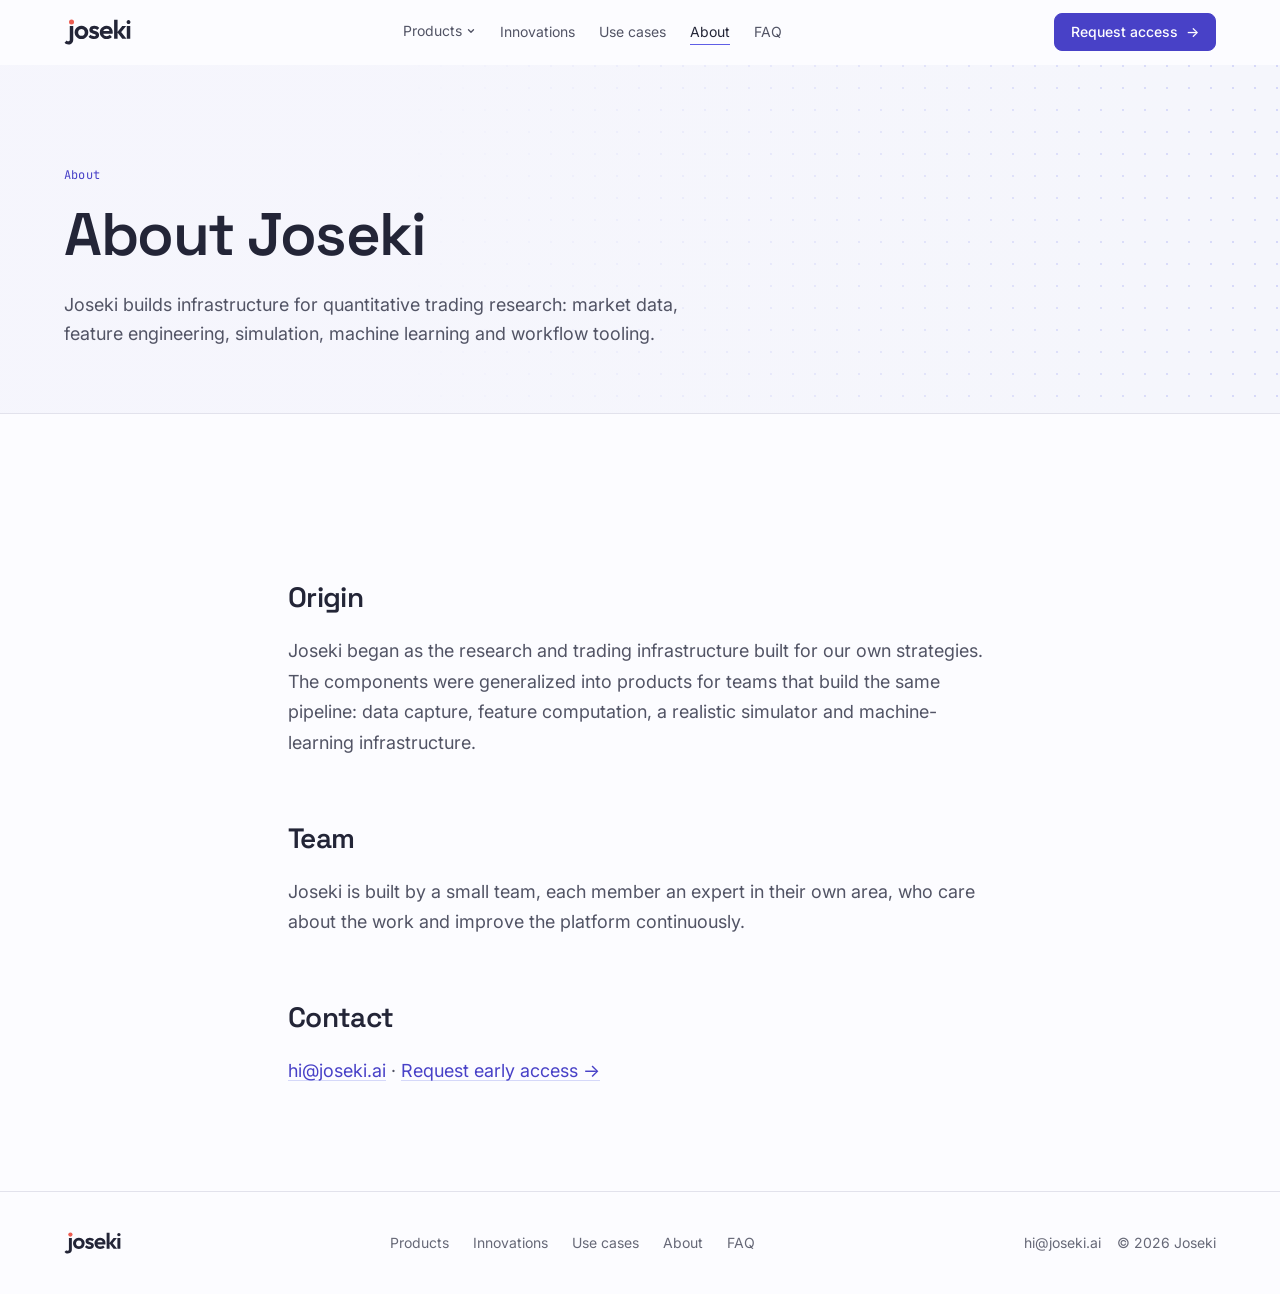
==== about/index.html @ 77b32caf "Multi-page site: products, innovations, use cases, about and the early-access form" ====
<!DOCTYPE html>
<!-- Joseki marketing owns this static page: what Joseki is and how it is built. Names no individual. -->
<html lang="en">
<head>
  <meta charset="UTF-8" />
  <meta name="viewport" content="width=device-width, initial-scale=1" />
  <meta name="robots" content="noarchive" />
  <title>About — Joseki</title>
  <meta name="description" content="Joseki builds infrastructure for quantitative trading research: market data, feature engineering, simulation, machine learning and workflow tooling, developed first for our own strategies." />
  <link rel="preconnect" href="https://fonts.googleapis.com" />
  <link rel="preconnect" href="https://fonts.gstatic.com" crossorigin />
  <link rel="stylesheet" href="https://fonts.googleapis.com/css2?family=Space+Grotesk:wght@500;600;700&family=Inter:wght@400;500;600&family=JetBrains+Mono:wght@400;500&display=swap" />
  <link rel="stylesheet" href="/css/styles.css" />
  <link rel="icon" href="/img/favicon-32.png?v=bb30afc0" sizes="32x32" type="image/png" />
  <link rel="icon" href="/img/favicon.svg?v=612ca15e" type="image/svg+xml" />
  <link rel="apple-touch-icon" href="/img/apple-touch-icon.png?v=7920d79d" />
</head>
<body>
  <header class="nav" id="nav" data-scrolled="false">
    <div class="wrap nav__row">
      <a class="brand" href="/" aria-label="Joseki home">
        <img class="brand__logo" src="/img/logo.svg?v=16c0c2ed" alt="Joseki" width="67" height="26" />
      </a>
      <nav aria-label="Primary">
        <ul class="nav__links" id="primaryLinks">
          <li class="nav__group" id="productsGroup">
            <button class="nav__menubtn" type="button" id="productsButton" aria-expanded="false" aria-controls="productsMenu">Products <svg class="nav__chev" viewBox="0 0 12 12" aria-hidden="true"><path d="M3 4.5l3 3 3-3"/></svg></button>
            <div class="nav__panel" id="productsMenu">
              <div class="nav__groups">
              <div class="nav__grp">
                <span class="nav__grphead">Data</span>
                <ul class="nav__sub">
                  <li><a href="/products/market-data/"><strong>Market Data</strong><span>Colocated capture, nanosecond timestamps, full history, integrated</span></a></li>
                </ul>
              </div>
              <div class="nav__grp nav__grp--engine">
                <span class="nav__grphead">Quant engine <span class="grptag">Innovations</span></span>
                <ul class="nav__sub">
                  <li><a href="/products/feature-engineering/"><strong>Feature Engineering</strong><span>Feature library, option analytics, learned features</span></a></li>
                  <li><a href="/products/simulation/"><strong>Simulation &amp; Backtesting</strong><span>Event-driven and order book simulation on CPU and GPU</span></a></li>
                  <li><a href="/products/machine-learning/"><strong>Machine Learning &amp; RL</strong><span>Managed training, search and RL environments</span></a></li>
                  <li><a href="/products/workflow/"><strong>Workflow</strong><span>Strategy pipelines as typed, versioned graphs</span></a></li>
                </ul>
              </div>
              </div>
              <a class="nav__all" href="/products/">All products <span class="arrow" aria-hidden="true">→</span></a>
            </div>
          </li>
          <li><a href="/innovations/">Innovations</a></li>
          <li><a href="/use-cases/">Use cases</a></li>
          <li><a href="/about/" aria-current="page">About</a></li>
          <li><a href="/#faq">FAQ</a></li>
        </ul>
      </nav>
      <div class="nav__cta">
        <a class="btn btn--sm" href="/access/">Request access <span class="arrow" aria-hidden="true">→</span></a>
        <button class="nav__toggle" type="button" aria-label="Open menu" aria-expanded="false" aria-controls="primaryLinks" id="navToggle">
          <svg width="20" height="20" viewBox="0 0 24 24" fill="none" aria-hidden="true"><path d="M3 6h18M3 12h18M3 18h18" stroke="currentColor" stroke-width="1.8" stroke-linecap="round"/></svg>
        </button>
      </div>
    </div>
  </header>

  <main id="top">
    <section class="page-head">
      <div class="wrap">
        <span class="eyebrow">About</span>
        <h1>About Joseki</h1>
        <p class="lede">Joseki builds infrastructure for quantitative trading research: market data, feature engineering, simulation, machine learning and workflow tooling.</p>
      </div>
    </section>

    <section class="section wrap">
      <article class="prose">
        <h2>Origin</h2>
        <p>Joseki began as the research and trading infrastructure built for our own strategies. The components were generalized into products for teams that build the same pipeline: data capture, feature computation, a realistic simulator and machine-learning infrastructure.</p>


        <h2>Team</h2>
        <p>Joseki is built by a small team, each member an expert in their own area, who care about the work and improve the platform continuously.</p>

        <h2>Contact</h2>
        <p><a href="mailto:hi@joseki.ai">hi@joseki.ai</a> · <a href="/access/">Request early access →</a></p>
      </article>
    </section>
  </main>

  <footer class="foot">
    <div class="wrap foot__row">
      <a class="brand brand--foot" href="/" aria-label="Joseki home">
        <img class="brand__logo" src="/img/logo.svg?v=16c0c2ed" alt="Joseki" width="57" height="22" />
      </a>
      <nav aria-label="Footer">
        <ul class="foot__links">
          <li><a href="/products/">Products</a></li>
          <li><a href="/innovations/">Innovations</a></li>
          <li><a href="/use-cases/">Use cases</a></li>
          <li><a href="/about/" aria-current="page">About</a></li>
          <li><a href="/#faq">FAQ</a></li>
        </ul>
      </nav>
      <div class="foot__meta">
        <a href="mailto:hi@joseki.ai">hi@joseki.ai</a>
        <span>© 2026 Joseki</span>
      </div>
    </div>
  </footer>

  <script src="/js/app.js" defer></script>
</body>
</html>
---- css/styles.css ----
/* Website-owned layout: shared tokens and viewport/menu state style the static
 * marketing page. No application styles or runtime data dependencies.
 * Hallmark · pre-emit critique: P5 H5 E5 S5 R4 V4
 * genre: modern-minimal · macrostructure: Bento Grid · theme: studied-DNA
 * studied: yes · DNA-source: url + screenshot · observed: airy lavender paper, indigo primary, coral second, centred heads, illustrated bento cards
 * paper oklch(99.1% 0.004 285) · accent oklch(56% 0.2 278) · display Space Grotesk + body Inter (preserved) · mono JetBrains Mono
 * enrichment: Tier-B hand-built SVG per card (generated, static) · nav: N1b · footer: Ft2
 * tone: confident-technical · audience: trading teams + reviewers · use: request early access
 */
@import url("tokens.css");

*, *::before, *::after { box-sizing: border-box; }
html { -webkit-text-size-adjust: 100%; overflow-x: clip; scroll-behavior: smooth; }
@media (prefers-reduced-motion: reduce) { html { scroll-behavior: auto; } }

body {
  margin: 0;
  overflow-x: clip;
  background: var(--color-paper);
  color: var(--color-ink);
  font-family: var(--font-body);
  font-size: var(--text-base);
  line-height: 1.6;
  -webkit-font-smoothing: antialiased;
  text-rendering: optimizeLegibility;
}

h1, h2, h3, h4 {
  font-family: var(--font-display);
  font-weight: 600;
  font-style: normal;
  letter-spacing: -0.025em;
  line-height: 1.08;
  text-wrap: balance;
  overflow-wrap: anywhere;
  min-width: 0;
  margin: 0;
}
h1 .hl, h2 .hl, h3 .hl { color: var(--color-accent); }

p { margin: 0; }
a { color: inherit; }
[id] { scroll-margin-top: 5rem; }

.wrap {
  width: 100%;
  max-width: 76rem;
  margin-inline: auto;
  padding-inline: clamp(1rem, 4vw, 2rem);
}

/* ---------- Nav · N1b canonical three-section ---------- */
.nav {
  position: sticky;
  top: 0;
  z-index: 50;
  background: var(--color-paper-blur);
  backdrop-filter: saturate(1.4) blur(10px);
  border-bottom: var(--rule-hair) solid transparent;
  transition: border-color var(--dur-mid) var(--ease-out);
}
.nav[data-scrolled="true"] { border-bottom-color: var(--color-rule); }
.nav__row {
  display: flex;
  align-items: center;
  justify-content: space-between;
  gap: var(--space-lg);
  min-height: 64px;
}
.brand { display: inline-flex; align-items: center; text-decoration: none; }
.brand__logo { display: block; height: 26px; width: auto; }
.brand--foot .brand__logo { height: 22px; }
.nav__links {
  display: flex;
  align-items: center;
  gap: var(--space-lg);
  list-style: none;
  margin: 0; padding: 0;
}
.nav__links a {
  font-size: var(--text-sm);
  white-space: nowrap;
  color: var(--color-ink-2);
  text-decoration: none;
  padding: var(--space-2xs) 0;
  border-bottom: 1.5px solid transparent;
  transition: color var(--dur-fast) var(--ease-out), border-color var(--dur-fast) var(--ease-out);
}
.nav__links a:hover { color: var(--color-ink); border-bottom-color: var(--color-accent); }
.nav__links a:focus-visible { outline: 2px solid var(--color-focus); outline-offset: 3px; border-radius: 2px; }
.nav__cta { display: flex; align-items: center; gap: var(--space-sm); }

/* ---------- Products menu · disclosure panel under the nav ---------- */
.nav__group { position: relative; }
.nav__menubtn {
  display: inline-flex; align-items: center; gap: 0.35em;
  padding: var(--space-2xs) 0;
  font: inherit; font-size: var(--text-sm); white-space: nowrap;
  color: var(--color-ink-2); background: none; border: 0;
  border-bottom: 1.5px solid transparent;
  cursor: pointer;
  transition: color var(--dur-fast) var(--ease-out), border-color var(--dur-fast) var(--ease-out);
}
.nav__menubtn:hover, .nav[data-products-open="true"] .nav__menubtn { color: var(--color-ink); }
.nav__menubtn[aria-current="true"] { color: var(--color-ink); border-bottom-color: var(--color-accent); }
.nav__menubtn:focus-visible { outline: 2px solid var(--color-focus); outline-offset: 3px; border-radius: 2px; }
.nav__chev { width: 10px; height: 10px; fill: none; stroke: currentColor; stroke-width: 1.6; stroke-linecap: round; stroke-linejoin: round; transition: transform var(--dur-fast) var(--ease-out); }
.nav[data-products-open="true"] .nav__chev { transform: rotate(180deg); }
.nav__panel {
  display: none;
  position: absolute; top: calc(100% + 14px); left: -1.25rem; z-index: 60;
  width: min(44rem, calc(100vw - 2rem));
  padding: var(--space-sm);
  background: var(--color-surface);
  border: var(--rule-hair) solid var(--color-rule);
  border-radius: var(--radius-lg);
  box-shadow: var(--shadow-lift);
}
/* A bridge over the gap, so the pointer can travel from the button to the panel. */
.nav__panel::before { content: ""; position: absolute; left: 0; right: 0; top: -16px; height: 16px; }
.nav[data-products-open="true"] .nav__panel { display: block; }
@media (hover: hover) and (pointer: fine) and (min-width: 54.0625rem) {
  .nav__group:hover .nav__panel { display: block; }
  .nav__group:hover .nav__menubtn { color: var(--color-ink); }
}
.nav__groups { display: grid; grid-template-columns: minmax(0, 0.85fr) minmax(0, 1.75fr); gap: var(--space-xs); }
.nav__grp { padding: var(--space-xs); border-radius: var(--radius-md); background: var(--color-paper-2); }
.nav__grp--engine { background: var(--color-accent-ghost); }
.nav__grphead { display: block; padding: var(--space-xs) var(--space-md) var(--space-2xs); font-family: var(--font-mono); font-size: var(--text-2xs); letter-spacing: 0.1em; text-transform: uppercase; color: var(--color-ink-3); }
.nav__grp--engine .nav__grphead { color: var(--color-accent-2); }
.nav__sub { list-style: none; margin: 0; padding: 0; display: grid; grid-template-columns: minmax(0, 1fr); gap: 2px; }
.nav__grp--engine .nav__sub { grid-template-columns: repeat(2, minmax(0, 1fr)); }
.nav__links .nav__sub a {
  display: grid; gap: 2px; align-content: start;
  padding: var(--space-sm) var(--space-md);
  white-space: normal; border-bottom: 0; border-radius: var(--radius-md);
}
.nav__links .nav__sub a:hover, .nav__links .nav__sub a[aria-current="page"] { background: var(--color-surface); box-shadow: var(--shadow-soft); }
.nav__sub strong { font-family: var(--font-display); font-size: var(--text-sm); font-weight: 600; color: var(--color-ink); white-space: nowrap; }
.nav__sub span { font-size: var(--text-xs); line-height: 1.45; color: var(--color-ink-3); }
.nav__links .nav__all {
  display: flex; align-items: center; gap: var(--space-xs);
  margin-top: var(--space-2xs); padding: var(--space-sm) var(--space-md);
  border-top: var(--rule-hair) solid var(--color-rule); border-bottom: 0;
  color: var(--color-accent-2); font-weight: 500;
}
.nav__toggle { display: none; }

/* ---------- Buttons · 8 states ---------- */
.btn {
  --_bg: var(--color-accent-2);
  --_fg: var(--color-surface);
  display: inline-flex;
  align-items: center;
  justify-content: center;
  gap: var(--space-xs);
  min-height: 44px;
  padding: 0 var(--space-lg);
  font-family: var(--font-body);
  font-size: var(--text-sm);
  font-weight: 500;
  white-space: nowrap;
  text-decoration: none;
  color: var(--_fg);
  background: var(--_bg);
  border: 1.5px solid var(--_bg);
  border-radius: var(--radius-md);
  cursor: pointer;
  transition: transform var(--dur-fast) var(--ease-out), background-color var(--dur-fast) var(--ease-out), border-color var(--dur-fast) var(--ease-out), opacity var(--dur-fast) var(--ease-out);
}
.btn:hover, .btn.is-hover { background: var(--color-ink); border-color: var(--color-ink); }
.btn:focus-visible, .btn.is-focus { outline: 2px solid var(--color-focus); outline-offset: 2px; }
.btn:active, .btn.is-active { transform: translateY(1px); }
.btn[disabled], .btn.is-disabled { opacity: 0.5; cursor: not-allowed; }
.btn[data-state="loading"] { color: transparent; position: relative; pointer-events: none; }
.btn[data-state="loading"]::after {
  content: ""; position: absolute; width: 16px; height: 16px;
  border: 2px solid var(--color-surface); border-top-color: transparent; border-radius: 50%;
  animation: spin 0.7s linear infinite;
}
.btn[data-state="error"] { background: var(--color-err); border-color: var(--color-err); }
.btn[data-state="success"] { background: var(--color-ok); border-color: var(--color-ok); }
@keyframes spin { to { transform: rotate(360deg); } }
@media (prefers-reduced-motion: reduce) { .btn[data-state="loading"]::after { animation-duration: 1.6s; } }

.btn--ghost {
  --_bg: transparent;
  --_fg: var(--color-accent-2);
  border-color: var(--color-accent-soft);
}
.btn--ghost:hover, .btn--ghost.is-hover { background: var(--color-accent-ghost); border-color: var(--color-accent); color: var(--color-accent-2); }
.btn--sm { min-height: 38px; padding: 0 var(--space-md); }

.arrow { transition: transform var(--dur-fast) var(--ease-out); }
.btn:hover .arrow, .btn.is-hover .arrow { transform: translateX(3px); }

/* ---------- Hero · statement over a full-bleed background ---------- */
.hero {
  position: relative; isolation: isolate; overflow: hidden;
  padding-block: clamp(4.5rem, 10vw, 8rem) clamp(4rem, 8vw, 6.5rem);
}
.hero__bg { position: absolute; inset: 0; z-index: -1; }
.hero__bg img, .hero__bg canvas {
  position: absolute; inset: 0; display: block;
  width: 100%; height: 100%; object-fit: cover; object-position: center;
  -webkit-mask-image: linear-gradient(to bottom, var(--color-ink) 72%, transparent);
  mask-image: linear-gradient(to bottom, var(--color-ink) 72%, transparent);
}
/* The live 3D canvas (js/hero-bg.js) replaces the still image once it is drawing. */
.hero__bg.is-live img { visibility: hidden; }
/* A soft veil keeps the headline crisp while the background stays visible around it. */
.hero__bg::after {
  content: ""; position: absolute; inset: 0;
  background: radial-gradient(ellipse 46% 58% at 50% 46%, var(--color-paper-blur) 0%, var(--color-paper-blur) 45%, transparent 82%);
}
.hero__text { max-width: 76rem; margin-inline: auto; text-align: center; }
.badge {
  display: inline-flex; align-items: center;
  padding: var(--space-2xs) var(--space-sm);
  font-size: var(--text-xs); font-weight: 500;
  color: var(--color-accent-2);
  background: var(--color-accent-ghost);
  border: var(--rule-hair) solid var(--color-accent-mist);
  border-radius: var(--radius-pill);
}
/* One line at every width: the size follows the viewport so the headline never wraps. */
.hero__title { font-size: min(var(--text-display), 5.6vw); white-space: nowrap; margin-top: var(--space-lg); }
.hero__lede {
  margin: var(--space-lg) auto 0;
  max-width: 58ch;
  font-size: var(--text-lg);
  color: var(--color-ink-2);
}
.hero__actions { display: flex; flex-wrap: wrap; gap: var(--space-sm); margin-top: var(--space-xl); }
.hero__text .hero__actions { justify-content: center; }

/* ---------- Section scaffolding · centred heads, one coloured keyword ---------- */
.section { padding-block: var(--space-3xl); }
.head { max-width: 46rem; margin: 0 auto var(--space-2xl); text-align: center; }
.head h2 { font-size: var(--text-4xl); }
.head p { margin-top: var(--space-md); color: var(--color-ink-2); font-size: var(--text-lg); }

/* ---------- How it works rail · boxed steps with a filling progress bar ---------- */
.rail { display: grid; grid-template-columns: repeat(6, minmax(0, 1fr)); gap: var(--space-sm); list-style: none; margin: 0; padding: 0; }
.rail__step:nth-child(1) { --p: 16.66%; }
.rail__step:nth-child(2) { --p: 33.33%; }
.rail__step:nth-child(3) { --p: 50%; }
.rail__step:nth-child(4) { --p: 66.66%; }
.rail__step:nth-child(5) { --p: 83.33%; }
.rail__step:nth-child(6) { --p: 100%; }
.rail__step a {
  position: relative; display: flex; flex-direction: column; gap: var(--space-2xs);
  height: 100%;
  padding: var(--space-lg) var(--space-md) var(--space-md);
  text-decoration: none;
  background: var(--color-surface);
  border: var(--rule-hair) solid var(--color-rule);
  border-radius: var(--radius-lg);
  overflow: hidden;
  transition: border-color var(--dur-fast) var(--ease-out);
}
.rail__step a::before, .rail__step a::after { content: ""; position: absolute; top: 0; left: 0; height: 3px; }
.rail__step a::before { width: 100%; background: var(--color-accent-ghost); }
.rail__step a::after { width: var(--p); background: var(--color-accent); }
.rail__step a:hover { border-color: var(--color-accent-soft); }
.rail__step a:focus-visible { outline: 2px solid var(--color-focus); outline-offset: 2px; }
.rail__step h3 { font-size: var(--text-base); letter-spacing: -0.015em; }
.rail__step p { font-size: var(--text-xs); color: var(--color-ink-3); line-height: 1.5; }

/* ---------- Bento · illustrated cards on a lavender band ---------- */
.band {
  background: var(--color-paper-2);
  border-block: var(--rule-hair) solid var(--color-rule);
  padding-block: var(--space-3xl);
}
.bento { display: grid; grid-template-columns: repeat(12, minmax(0, 1fr)); gap: var(--space-lg); }
.card {
  grid-column: span 12;
  display: flex; flex-direction: column;
  min-width: 0;
  background: var(--color-surface);
  border: var(--rule-hair) solid var(--color-rule);
  border-radius: var(--radius-lg);
  overflow: hidden;
  transition: border-color var(--dur-mid) var(--ease-out);
}
.card:hover { border-color: var(--color-rule-2); }
.card--6 { grid-column: span 6; }
.card__text { padding: var(--space-xl) var(--space-xl) var(--space-lg); }
.card__label { font-family: var(--font-mono); font-size: var(--text-xs); color: var(--color-accent-2); letter-spacing: 0.02em; }
.card h3 { font-size: var(--text-2xl); margin-top: var(--space-sm); }
.card__text > p { margin-top: var(--space-md); color: var(--color-ink-2); }
.points { list-style: none; margin: var(--space-lg) 0 0; padding: 0; display: grid; gap: var(--space-sm); font-size: var(--text-sm); color: var(--color-ink-2); }
.points--2 { grid-template-columns: repeat(2, minmax(0, 1fr)); column-gap: var(--space-lg); }
.points li { position: relative; padding-left: var(--space-md); }
.points li::before {
  content: ""; position: absolute; left: 0; top: 0.6em;
  width: 6px; height: 6px; border-radius: 50%;
  background: var(--color-accent);
}
.points strong { color: var(--color-ink); font-weight: 600; }
.card__art { margin-top: auto; }
.card--split { display: grid; grid-template-columns: minmax(0, 1fr) minmax(0, 1fr); }
.card--split .card__art { margin: 0; border-left: var(--rule-hair) solid var(--color-rule); background: var(--color-paper); }

/* ---------- Illustrations · WebP files rendered by tools/render_art.py on the surface they sit on ---------- */
.card__art img, .cta__art img { display: block; width: 100%; height: auto; }
/* Card art dissolves into the card: soft side and top edges, a longer fade at the bottom. */
.card__art img {
  --_fade-x: linear-gradient(to right, transparent, var(--color-ink) 5%, var(--color-ink) 95%, transparent);
  --_fade-y: linear-gradient(to bottom, transparent, var(--color-ink) 4%, var(--color-ink) 88%, transparent);
  -webkit-mask-image: var(--_fade-x), var(--_fade-y);
  -webkit-mask-composite: source-in;
  mask-image: var(--_fade-x), var(--_fade-y);
  mask-composite: intersect;
}
.card--split .card__art { display: flex; align-items: center; }
.cta__art img { height: 100%; object-fit: cover; object-position: right top; }
/* The board dissolves from the bottom-left corner: the top-right half stays fully visible. */
.cta__art img {
  -webkit-mask-image: linear-gradient(to top right, transparent 18%, var(--color-ink) 62%);
  mask-image: linear-gradient(to top right, transparent 18%, var(--color-ink) 62%);
}

/* ---------- Why Joseki · word-led fact boxes ---------- */
.facts { display: grid; grid-template-columns: repeat(4, minmax(0, 1fr)); gap: var(--space-md); margin: 0; }
.fact {
  padding: var(--space-xl) var(--space-lg);
  background: var(--color-paper-2);
  border-radius: var(--radius-lg);
}
.fact dt { font-family: var(--font-display); font-size: var(--text-3xl); font-weight: 600; letter-spacing: -0.03em; color: var(--color-accent); }
.fact dd { margin: var(--space-xs) 0 0; color: var(--color-ink-2); }

/* ---------- Bring your own · entry cards ---------- */
.entries { display: grid; grid-template-columns: repeat(3, minmax(0, 1fr)); gap: var(--space-md); }
.entry {
  padding: var(--space-xl);
  background: var(--color-surface);
  border: var(--rule-hair) solid var(--color-rule);
  border-radius: var(--radius-lg);
}
.entry__icon {
  display: inline-flex; align-items: center; justify-content: center;
  width: 44px; height: 44px; border-radius: 50%;
  background: var(--color-accent-ghost);
}
.entry__icon svg { width: 22px; height: 22px; fill: none; stroke: var(--color-accent-2); stroke-width: 1.6; stroke-linecap: round; stroke-linejoin: round; }
.entry h3 { font-size: var(--text-xl); margin-top: var(--space-lg); }
.entry p { margin-top: var(--space-xs); color: var(--color-ink-2); font-size: var(--text-sm); }
.entry--warm { background: var(--color-coral-ghost); border-color: var(--color-coral-ghost); }
.entry--warm .entry__icon { background: var(--color-surface); }
.entry--warm .entry__icon svg { stroke: var(--color-coral-2); }

/* ---------- Final CTA · Go-board card ---------- */
.cta {
  display: grid; grid-template-columns: minmax(0, 1.15fr) minmax(0, 0.85fr);
  background: var(--color-paper-2);
  border: var(--rule-hair) solid var(--color-rule);
  border-radius: var(--radius-lg);
  overflow: hidden;
}
.cta__text { padding: clamp(2rem, 5vw, 4rem); }
.cta h2 { font-size: var(--text-4xl); }
.cta p { margin-top: var(--space-md); color: var(--color-ink-2); font-size: var(--text-lg); max-width: 44ch; }
.cta__art { min-height: 300px; }

/* ---------- Footer · Ft2 inline single line ---------- */
.foot { border-top: var(--rule-hair) solid var(--color-rule); padding-block: var(--space-xl); }
.foot__row {
  display: flex; flex-wrap: wrap; align-items: center; gap: var(--space-md);
  justify-content: space-between;
  font-size: var(--text-sm); color: var(--color-ink-3);
}
.foot__meta { display: flex; flex-wrap: wrap; gap: var(--space-md); }
.foot__meta a { text-decoration: none; }
.foot__meta a:hover { color: var(--color-ink); text-decoration: underline; }
.foot__meta a:focus-visible { outline: 2px solid var(--color-focus); outline-offset: 2px; border-radius: 2px; }

/* ---------- Responsive ---------- */
@media (max-width: 60rem) {
  .card--6 { grid-column: span 12; }
  .card--split { grid-template-columns: minmax(0, 1fr); }
  .card--split .card__art { border-left: 0; border-top: var(--rule-hair) solid var(--color-rule); }
  .rail { grid-template-columns: repeat(3, minmax(0, 1fr)); }
  .facts { grid-template-columns: repeat(2, minmax(0, 1fr)); }
  .entries { grid-template-columns: minmax(0, 1fr); }
  .cta { grid-template-columns: minmax(0, 1fr); }
  .cta__art { min-height: 220px; }
}
/* Five primary links need the menu button below this width. */
@media (max-width: 54rem) {
  .nav__row { display: grid; grid-template-columns: auto minmax(0, 1fr); gap: 0 var(--space-xs); }
  .nav__cta { justify-self: end; }
  .nav__row > nav { grid-column: 1 / -1; grid-row: 2; }
  .nav__links { flex-direction: column; align-items: stretch; gap: 0; padding-block: var(--space-xs); }
  .nav__links a { display: flex; align-items: center; min-height: 44px; }
  .nav[data-menu-ready="true"] .nav__row > nav { display: none; }
  .nav[data-menu-open="true"] .nav__row > nav { display: block; }
  .nav[data-menu-ready="true"] .nav__toggle {
    display: inline-flex; align-items: center; justify-content: center;
    min-width: 44px; min-height: 44px; border: var(--rule-hair) solid var(--color-rule-2);
    border-radius: var(--radius-sm); background: var(--color-surface); cursor: pointer;
  }
  .nav__toggle:focus-visible { outline: 2px solid var(--color-focus); outline-offset: 2px; }
  .nav__cta .btn--sm { min-height: 44px; }
  .nav__menubtn { width: 100%; min-height: 44px; justify-content: space-between; border-bottom: 0; }
  .nav__panel { position: static; width: auto; padding: 0 0 var(--space-xs) var(--space-md); border: 0; border-radius: 0; box-shadow: none; background: none; }
  .nav__panel::before { display: none; }
  .nav__groups { grid-template-columns: minmax(0, 1fr); }
  .nav__grp, .nav__grp--engine { background: none; padding: 0; }
  .nav__grp--engine .nav__sub { grid-template-columns: minmax(0, 1fr); }
  .nav__links .nav__sub a { padding: var(--space-xs) var(--space-sm); min-height: 44px; }
}
@media (max-width: 40rem) {
  .rail { grid-template-columns: repeat(2, minmax(0, 1fr)); }
  .points--2 { grid-template-columns: minmax(0, 1fr); }
  .facts { grid-template-columns: minmax(0, 1fr); }
  .card__text { padding: var(--space-lg); }
  .hero__actions .btn, .cta .btn { width: 100%; }
}

/* ==========================================================================
 * Inner pages · same tokens and voice as the home page (design.md).
 * Product = Workbench, Technology = Split Studio, Research and legal = Long
 * Document, Company = Letter, Access = inline form. Shared nav and footer.
 * ========================================================================== */

.nav__links a[aria-current="page"] { color: var(--color-ink); border-bottom-color: var(--color-accent); }

/* ---------- Page head · left-aligned statement on a lattice band ---------- */
.page-head {
  position: relative; isolation: isolate;
  padding-block: clamp(3.5rem, 8vw, 6rem) clamp(2.5rem, 6vw, 4rem);
  background:
    radial-gradient(circle at 1px 1px, var(--color-accent-mist) 1px, transparent 1.4px) 0 0 / 22px 22px,
    var(--color-paper-2);
  border-bottom: var(--rule-hair) solid var(--color-rule);
}
.page-head::after {
  content: ""; position: absolute; inset: 0; z-index: -1;
  background: linear-gradient(to right, var(--color-paper-2) 30%, transparent);
}
.page-head > .wrap { position: relative; z-index: 1; }
.eyebrow { font-family: var(--font-mono); font-size: var(--text-xs); color: var(--color-accent-2); letter-spacing: 0.02em; }
.page-head h1 { font-size: var(--text-display-s); margin-top: var(--space-md); max-width: 24ch; }
.page-head .lede { margin-top: var(--space-lg); max-width: 60ch; font-size: var(--text-lg); color: var(--color-ink-2); }
.page-head .hero__actions { margin-top: var(--space-xl); }

.head--left { margin-inline: 0; text-align: left; }
.section--tight { padding-block: var(--space-2xl); }

/* ---------- To confirm · facts only the founder can supply ---------- */

/* ---------- Status chips · Live / Pilot / Roadmap ---------- */
.chip {
  display: inline-flex; align-items: center; gap: 0.4em;
  padding: 0.1em 0.6em;
  font-family: var(--font-mono); font-size: var(--text-2xs); font-weight: 500;
  white-space: nowrap; letter-spacing: 0.02em;
  border-radius: var(--radius-pill);
  border: var(--rule-hair) solid currentColor;
}
.chip::before { content: ""; width: 6px; height: 6px; border-radius: 50%; background: currentColor; }
.chip--ready { color: var(--color-ok-2); background: var(--color-ok-ghost); border-color: var(--color-ok-ghost); }
.chip--proto { color: var(--color-accent-2); background: var(--color-accent-ghost); border-color: var(--color-accent-ghost); }
.chip--roadmap { color: var(--color-ink-3); background: transparent; border-color: var(--color-rule-2); }
.chip--roadmap::before { background: transparent; border: 1.5px solid currentColor; width: 5px; height: 5px; }

/* ---------- Spec sheet · F3 tabular rows with hairlines ---------- */
.spec { width: 100%; border-collapse: collapse; font-size: var(--text-sm); }
.spec caption { text-align: left; font-family: var(--font-mono); font-size: var(--text-xs); color: var(--color-ink-3); padding-bottom: var(--space-sm); }
.spec th, .spec td { text-align: left; vertical-align: top; padding: var(--space-md) var(--space-md) var(--space-md) 0; border-top: var(--rule-hair) solid var(--color-rule); }
.spec thead th { font-family: var(--font-mono); font-size: var(--text-2xs); font-weight: 500; color: var(--color-ink-3); border-top: 0; padding-top: 0; }
.spec tbody th { font-family: var(--font-display); font-size: var(--text-base); font-weight: 600; color: var(--color-ink); width: 24%; }
.spec td { color: var(--color-ink-2); }
.spec--status td:last-child { width: 1%; white-space: nowrap; padding-right: 0; }
.tnum { font-variant-numeric: tabular-nums; }

/* ---------- Steps · F4 numbered workflow ---------- */
.steps { list-style: none; margin: 0; padding: 0; display: grid; gap: var(--space-md); counter-reset: step; }
.step {
  display: grid; grid-template-columns: 4.5rem minmax(0, 1fr) minmax(0, 0.9fr); gap: var(--space-lg);
  padding: var(--space-xl);
  background: var(--color-surface);
  border: var(--rule-hair) solid var(--color-rule);
  border-radius: var(--radius-lg);
  counter-increment: step;
}
.step::before {
  content: counter(step, decimal-leading-zero);
  font-family: var(--font-mono); font-size: var(--text-sm); color: var(--color-accent-2);
  padding-top: 0.3em;
}
.step h3 { font-size: var(--text-xl); }
.step p { margin-top: var(--space-xs); color: var(--color-ink-2); }
.io { margin: 0; display: grid; gap: var(--space-sm); font-size: var(--text-sm); align-content: start; }
.io div { padding: var(--space-sm) var(--space-md); background: var(--color-paper-2); border-radius: var(--radius-md); }
.io dt { font-family: var(--font-mono); font-size: var(--text-2xs); color: var(--color-ink-3); }
.io dd { margin: var(--space-2xs) 0 0; color: var(--color-ink); }

/* ---------- Screenshots · real captures in a hairline figure ---------- */
.shot { margin: 0; }
.shot img { display: block; width: 100%; height: auto; border: var(--rule-hair) solid var(--color-rule-2); border-radius: var(--radius-md); background: var(--color-surface); box-shadow: var(--shadow-soft); }
.shot figcaption { margin-top: var(--space-sm); font-size: var(--text-sm); color: var(--color-ink-3); }
.shot figcaption strong { color: var(--color-ink); font-weight: 600; }
.shot--todo .shot__frame {
  display: grid; place-items: center; aspect-ratio: 16 / 9; padding: var(--space-xl);
  text-align: center; font-family: var(--font-mono); font-size: var(--text-xs); color: var(--color-warn-2);
  background: repeating-linear-gradient(135deg, var(--color-warn-ghost) 0 12px, var(--color-surface) 12px 24px);
  border: 1.5px dashed var(--color-warn); border-radius: var(--radius-md);
}
.gallery { display: grid; grid-template-columns: repeat(2, minmax(0, 1fr)); gap: var(--space-xl) var(--space-lg); }
.gallery .shot--wide { grid-column: 1 / -1; }

/* ---------- Split rows · text on one side, proof on the other ---------- */
.splits { display: grid; gap: var(--space-3xl); }
.split { display: grid; grid-template-columns: minmax(0, 1fr) minmax(0, 1fr); gap: clamp(2rem, 5vw, 4.5rem); align-items: center; }
.split:nth-child(even) > .split__text { order: 2; }
.split__text h2 { font-size: var(--text-3xl); margin-top: var(--space-sm); }
.split__text > p { margin-top: var(--space-md); color: var(--color-ink-2); }
.split__text .points { margin-top: var(--space-lg); }
.proof {
  padding: var(--space-xl);
  background: var(--color-paper-2);
  border: var(--rule-hair) solid var(--color-rule);
  border-radius: var(--radius-lg);
}
.proof > .card__art { margin: calc(var(--space-xl) * -1); margin-bottom: 0; }
.proof__title { font-family: var(--font-mono); font-size: var(--text-xs); color: var(--color-ink-3); }
.measures { margin: var(--space-md) 0 0; display: grid; gap: var(--space-md); }
.measure { display: grid; grid-template-columns: minmax(0, 8.5rem) minmax(0, 1fr); gap: var(--space-md); align-items: baseline; padding-top: var(--space-md); border-top: var(--rule-hair) solid var(--color-rule-2); }
.measure dt { font-family: var(--font-display); font-size: var(--text-2xl); font-weight: 600; letter-spacing: -0.02em; color: var(--color-accent-2); font-variant-numeric: tabular-nums; }
.measure dd { margin: 0; font-size: var(--text-sm); color: var(--color-ink-2); }
.proof__note { margin-top: var(--space-lg); font-size: var(--text-xs); color: var(--color-ink-3); }

/* ---------- Pipeline diagram · one line from capture to ledger ---------- */
.pipe { display: grid; grid-template-columns: repeat(7, minmax(0, 1fr)); gap: 0; list-style: none; margin: 0; padding: 0; }
.pipe li { position: relative; padding: var(--space-md) var(--space-sm) 0; border-top: 3px solid var(--color-accent); font-size: var(--text-xs); color: var(--color-ink-3); }
.pipe li:nth-child(n+6) { border-top-color: var(--color-accent-soft); }
.pipe li::before { content: ""; position: absolute; top: -8px; left: var(--space-sm); width: 13px; height: 13px; border-radius: 50%; background: var(--color-surface); border: 3px solid var(--color-accent); }
.pipe li:nth-child(n+6)::before { border-color: var(--color-accent-soft); }
.pipe strong { display: block; font-family: var(--font-display); font-size: var(--text-sm); color: var(--color-ink); }
.pipe .chip { margin-top: var(--space-2xs); }

/* ---------- Stories · use cases as problem → in Joseki → result ---------- */
.stories { display: grid; grid-template-columns: repeat(2, minmax(0, 1fr)); gap: var(--space-lg); }
.story {
  display: flex; flex-direction: column;
  padding: var(--space-xl);
  background: var(--color-surface);
  border: var(--rule-hair) solid var(--color-rule);
  border-radius: var(--radius-lg);
}
.story > .chip { align-self: flex-start; }
.story h3 { font-size: var(--text-2xl); margin-top: var(--space-sm); }
.story > p { margin-top: var(--space-sm); color: var(--color-ink-2); }
.story__flow { margin: var(--space-lg) 0 0; display: grid; gap: var(--space-sm); }
.story__flow div { display: grid; grid-template-columns: 6.5rem minmax(0, 1fr); gap: var(--space-md); padding-top: var(--space-sm); border-top: var(--rule-hair) solid var(--color-rule); font-size: var(--text-sm); }
.story__flow dt { font-family: var(--font-mono); font-size: var(--text-2xs); color: var(--color-accent-2); padding-top: 0.2em; }
.story__flow dd { margin: 0; color: var(--color-ink-2); }
.story__links { margin-top: auto; padding-top: var(--space-lg); display: flex; flex-wrap: wrap; gap: var(--space-xs) var(--space-md); font-size: var(--text-sm); }
.story .tags { margin-top: var(--space-md); }
.story .tiles { margin-top: var(--space-md); }

.textlink { color: var(--color-accent-2); font-weight: 500; text-decoration: none; white-space: nowrap; border-bottom: 1.5px solid var(--color-accent-mist); transition: border-color var(--dur-fast) var(--ease-out); }
.textlink:hover { border-bottom-color: var(--color-accent); }
.textlink:focus-visible { outline: 2px solid var(--color-focus); outline-offset: 2px; border-radius: 2px; }

/* ---------- Research index · F-list of dated posts ---------- */
.posts { list-style: none; margin: 0; padding: 0; border-top: var(--rule-hair) solid var(--color-rule); }
.post-row a {
  display: grid; grid-template-columns: 9rem minmax(0, 1fr) auto; gap: var(--space-lg); align-items: baseline;
  padding: var(--space-xl) 0;
  text-decoration: none;
  border-bottom: var(--rule-hair) solid var(--color-rule);
}
.post-row time { font-family: var(--font-mono); font-size: var(--text-xs); color: var(--color-ink-3); }
.post-row h2 { font-size: var(--text-2xl); transition: color var(--dur-fast) var(--ease-out); }
.post-row p { margin-top: var(--space-xs); color: var(--color-ink-2); max-width: 64ch; }
.post-row .arrow { color: var(--color-accent-2); font-size: var(--text-lg); }
.post-row a:hover h2 { color: var(--color-accent-2); }
.post-row a:hover .arrow { transform: translateX(3px); }
.post-row a:focus-visible { outline: 2px solid var(--color-focus); outline-offset: 4px; border-radius: var(--radius-sm); }

/* ---------- Prose · research posts, the founder letter and legal pages ---------- */
.prose { max-width: var(--measure); margin-inline: auto; font-size: var(--text-lg); line-height: 1.7; color: var(--color-ink); }
.prose > * + * { margin-top: var(--space-lg); }
.prose h2 { font-size: var(--text-2xl); margin-top: var(--space-2xl); }
.prose h3 { font-size: var(--text-xl); margin-top: var(--space-xl); }
.prose p, .prose li { color: var(--color-ink-2); }
.prose strong { color: var(--color-ink); }
.prose ul, .prose ol { padding-left: 1.2em; }
.prose li + li { margin-top: var(--space-xs); }
.prose a { color: var(--color-accent-2); text-decoration-color: var(--color-accent-mist); text-underline-offset: 3px; }
.prose a:hover { text-decoration-color: var(--color-accent); }
.prose blockquote { margin-inline: 0; padding: var(--space-md) var(--space-lg); border-left: 3px solid var(--color-accent); background: var(--color-paper-2); border-radius: 0 var(--radius-md) var(--radius-md) 0; }
.prose blockquote p { color: var(--color-ink); }
.prose .note { font-size: var(--text-sm); color: var(--color-ink-3); }
.prose .spec { font-size: var(--text-base); }
.prose .spec tbody th { width: auto; font-size: var(--text-base); }
.prose .spec td:last-child { white-space: normal; width: auto; }
.prose figure { margin-inline: 0; }
.byline { display: flex; flex-wrap: wrap; gap: var(--space-xs) var(--space-md); font-family: var(--font-mono); font-size: var(--text-xs); color: var(--color-ink-3); }
.byline span + span::before { content: "·"; margin-right: var(--space-md); }
.takeaway { padding: var(--space-lg) var(--space-xl); background: var(--color-accent-ghost); border: var(--rule-hair) solid var(--color-accent-mist); border-radius: var(--radius-lg); }
.takeaway p { color: var(--color-ink); }
.letter .signoff { font-family: var(--font-display); font-size: var(--text-xl); color: var(--color-ink); }

/* ---------- Access form · fields compose an email, no backend ---------- */
.access { display: grid; grid-template-columns: minmax(0, 1.2fr) minmax(0, 0.8fr); gap: clamp(2rem, 5vw, 4rem); align-items: start; }
.form { display: grid; grid-template-columns: repeat(2, minmax(0, 1fr)); gap: var(--space-lg); padding: var(--space-xl); background: var(--color-surface); border: var(--rule-hair) solid var(--color-rule); border-radius: var(--radius-lg); }
.field { display: grid; gap: var(--space-xs); min-width: 0; }
.field--wide { grid-column: 1 / -1; }
.field label, .field legend { font-size: var(--text-sm); font-weight: 500; color: var(--color-ink); }
.field .hint { font-size: var(--text-xs); color: var(--color-ink-3); }
.field input, .field select, .field textarea {
  width: 100%; min-height: 44px; padding: var(--space-sm) var(--space-md);
  font: inherit; font-size: var(--text-base); color: var(--color-ink);
  background: var(--color-paper); border: 1.5px solid var(--color-rule-2); border-radius: var(--radius-md);
  transition: border-color var(--dur-fast) var(--ease-out), background-color var(--dur-fast) var(--ease-out);
}
.field textarea { min-height: 7.5rem; resize: vertical; }
.field input:hover, .field select:hover, .field textarea:hover { border-color: var(--color-accent-soft); }
.field input:focus-visible, .field select:focus-visible, .field textarea:focus-visible { outline: 2px solid var(--color-focus); outline-offset: 1px; border-color: var(--color-accent); background: var(--color-surface); }
.field input:disabled, .field select:disabled, .field textarea:disabled { opacity: 0.55; cursor: not-allowed; }
.field [aria-invalid="true"] { border-color: var(--color-err); background: var(--color-surface); }
.field__error { font-size: var(--text-xs); color: var(--color-err); min-height: 1em; }
.form__foot { grid-column: 1 / -1; display: flex; flex-wrap: wrap; align-items: center; gap: var(--space-md); }
.turnstile { grid-column: 1 / -1; }
/* Honeypot: present for bots, out of reach for people and screen readers. */
.hp { position: absolute; left: -10000px; width: 1px; height: 1px; overflow: hidden; }
.form__status { font-size: var(--text-sm); color: var(--color-ink-3); }
.form__status[data-state="ok"] { color: var(--color-ok-2); }
.form__status[data-state="error"] { color: var(--color-err); }
.aside-title { font-size: var(--text-2xl); }
.aside-list { list-style: none; margin: var(--space-lg) 0 0; padding: 0; display: grid; gap: var(--space-md); }
.aside-list li { padding: var(--space-md) var(--space-lg); background: var(--color-paper-2); border-radius: var(--radius-md); color: var(--color-ink-2); font-size: var(--text-sm); }
.aside-list strong { display: block; color: var(--color-ink); font-family: var(--font-display); font-size: var(--text-base); }

/* ---------- Footer · Ft2 with page links ---------- */
.foot__links { display: flex; flex-wrap: wrap; gap: var(--space-xs) var(--space-lg); list-style: none; margin: 0; padding: 0; }
.foot__links a { text-decoration: none; white-space: nowrap; }
.foot__links a:hover { color: var(--color-ink); text-decoration: underline; }
.foot__links a:focus-visible { outline: 2px solid var(--color-focus); outline-offset: 2px; border-radius: 2px; }

@media (max-width: 60rem) {
  .step { grid-template-columns: 3rem minmax(0, 1fr); }
  .step .io { grid-column: 2; }
  .split { grid-template-columns: minmax(0, 1fr); }
  .split:nth-child(even) > .split__text { order: 0; }
  .stories { grid-template-columns: minmax(0, 1fr); }
  .access { grid-template-columns: minmax(0, 1fr); }
  .pipe { grid-template-columns: repeat(4, minmax(0, 1fr)); row-gap: var(--space-xl); }
}
@media (max-width: 40rem) {
  .page-head h1 { max-width: none; }
  .step { grid-template-columns: minmax(0, 1fr); padding: var(--space-lg); }
  .step::before { padding-top: 0; }
  .step .io { grid-column: 1; }
  .gallery { grid-template-columns: minmax(0, 1fr); }
  .form { grid-template-columns: minmax(0, 1fr); padding: var(--space-lg); }
  .post-row a { grid-template-columns: minmax(0, 1fr); gap: var(--space-xs); }
  .post-row .arrow { display: none; }
  .story { padding: var(--space-lg); }
  .story__flow div { grid-template-columns: minmax(0, 1fr); gap: var(--space-2xs); }
  .measure { grid-template-columns: minmax(0, 1fr); gap: var(--space-2xs); }
  .pipe { grid-template-columns: repeat(2, minmax(0, 1fr)); }
  /* The three-column status sheet stacks; two-column fact tables and post tables keep their columns. */
  .spec--status thead { display: none; }
  .spec--status tr { display: grid; grid-template-columns: minmax(0, 1fr) auto; gap: var(--space-2xs) var(--space-md); padding-block: var(--space-md); border-top: var(--rule-hair) solid var(--color-rule); }
  .spec--status th, .spec--status td { border-top: 0; padding: 0; }
  .spec--status tbody th { width: auto; }
  .spec--status td:nth-child(2) { grid-column: 1 / -1; grid-row: 2; }
  .spec--status td:last-child { grid-column: 2; grid-row: 1; width: auto; }
  .spec:not(.spec--status) th, .spec:not(.spec--status) td { padding-right: var(--space-sm); }
  .spec:not(.spec--status) tbody th { width: 34%; }
  /* Below this width one line would shrink the headline under the lede; it breaks after "edge". */
  .hero__title { white-space: normal; font-size: clamp(2.25rem, 11vw, 3rem); }
  .hero__title .hl { display: block; }
  .prose { font-size: var(--text-base); }
  .form__foot .btn { width: 100%; }
}

/* ---------- FAQ · conversational, basic to advanced, native disclosure ---------- */
.faq { max-width: 52rem; margin-inline: auto; border-top: var(--rule-hair) solid var(--color-rule); counter-reset: faq; }
.faq details { border-bottom: var(--rule-hair) solid var(--color-rule); counter-increment: faq; }
.faq summary {
  display: grid; grid-template-columns: 2.5rem minmax(0, 1fr) 1.5rem; gap: var(--space-md); align-items: baseline;
  padding: var(--space-lg) 0;
  font-family: var(--font-display); font-size: var(--text-xl); font-weight: 600; letter-spacing: -0.015em; color: var(--color-ink);
  cursor: pointer; list-style: none;
}
.faq summary::-webkit-details-marker { display: none; }
.faq summary::before { content: counter(faq, decimal-leading-zero); font-family: var(--font-mono); font-size: var(--text-xs); font-weight: 400; color: var(--color-accent-2); }
.faq summary::after { content: "+"; justify-self: end; font-family: var(--font-mono); font-weight: 400; color: var(--color-accent-2); transition: transform var(--dur-fast) var(--ease-out); }
.faq details[open] summary::after { transform: rotate(45deg); }
.faq summary:hover { color: var(--color-accent-2); }
.faq summary:focus-visible { outline: 2px solid var(--color-focus); outline-offset: 2px; border-radius: var(--radius-sm); }
.faq__a { padding: 0 2.5rem var(--space-lg) calc(2.5rem + var(--space-md)); color: var(--color-ink-2); max-width: 68ch; }
.faq__a p + p { margin-top: var(--space-sm); }
.faq__a a { color: var(--color-accent-2); text-underline-offset: 3px; }
.faq__level { display: block; margin: var(--space-xl) 0 0; padding-bottom: var(--space-xs); font-family: var(--font-mono); font-size: var(--text-2xs); color: var(--color-ink-3); letter-spacing: 0.04em; text-transform: uppercase; }
.card__label .chip, .split__text .card__label .chip { margin-left: var(--space-xs); vertical-align: 1px; }
@media (max-width: 40rem) {
  .faq summary { grid-template-columns: 2rem minmax(0, 1fr) 1.25rem; gap: var(--space-sm); font-size: var(--text-lg); }
  .faq__a { padding: 0 0 var(--space-lg) calc(2rem + var(--space-sm)); }
}

/* ---------- Product pages · status beside the eyebrow, wide art, stated limits ---------- */
.page-head .chip { margin-left: var(--space-xs); vertical-align: 2px; }
.art-figure { margin: 0; padding: var(--space-lg); background: var(--color-surface); border: var(--rule-hair) solid var(--color-rule); border-radius: var(--radius-lg); }
.art-figure img { display: block; width: 100%; height: auto; }
.art-figure figcaption { margin-top: var(--space-sm); font-size: var(--text-sm); color: var(--color-ink-3); }
.limits { padding: var(--space-xl); background: var(--color-paper-2); border: 1.5px dashed var(--color-rule-2); border-radius: var(--radius-lg); }
.limits h2 { font-size: var(--text-2xl); }
.limits > p { margin-top: var(--space-sm); color: var(--color-ink-2); max-width: 70ch; }
.limits ul { margin: var(--space-md) 0 0; padding-left: 1.2em; display: grid; gap: var(--space-xs); color: var(--color-ink-2); }
.limits li strong { color: var(--color-ink); }
.split__text .card__label + h2 { margin-top: var(--space-sm); }
.split__text code, .story code, .prose code { font-family: var(--font-mono); font-size: 0.88em; padding: 0.05em 0.35em; color: var(--color-accent-2); background: var(--color-accent-ghost); border-radius: 4px; }
.fact dd a { color: var(--color-accent-2); text-underline-offset: 3px; }
.fact dd small { display: block; margin-top: var(--space-xs); font-size: var(--text-xs); color: var(--color-ink-3); }
.facts--evidence .fact dt { font-size: var(--text-2xl); }
@media (max-width: 40rem) {
  .art-figure { padding: var(--space-sm); }
  .limits { padding: var(--space-lg); }
}
/* Proof panels that list terms rather than numbers: a label column, not display figures. */
.measures--terms .measure { grid-template-columns: minmax(0, 9.5rem) minmax(0, 1fr); }
.measures--terms .measure dt { font-size: var(--text-base); letter-spacing: -0.01em; color: var(--color-ink); }
.measures--terms .measure dt code { font-size: var(--text-xs); }

/* ---------- Spec tiles and term lists · dense, scannable product detail ---------- */
.tiles { display: grid; grid-template-columns: repeat(3, minmax(0, 1fr)); gap: var(--space-md); }
.tiles--4 { grid-template-columns: repeat(4, minmax(0, 1fr)); }
.tiles--2 { grid-template-columns: repeat(2, minmax(0, 1fr)); }
.tile { padding: var(--space-lg); background: var(--color-surface); border: var(--rule-hair) solid var(--color-rule); border-radius: var(--radius-lg); }
.tile__code { font-family: var(--font-mono); font-size: var(--text-xs); color: var(--color-accent-2); }
.tile h3 { font-size: var(--text-lg); margin-top: var(--space-xs); }
.tile p { margin-top: var(--space-2xs); font-size: var(--text-sm); color: var(--color-ink-2); }
.tags { list-style: none; margin: var(--space-md) 0 0; padding: 0; display: flex; flex-wrap: wrap; gap: var(--space-xs); }
.tags li { padding: 0.2em 0.7em; font-family: var(--font-mono); font-size: var(--text-xs); color: var(--color-ink-2); background: var(--color-surface); border: var(--rule-hair) solid var(--color-rule-2); border-radius: var(--radius-pill); }
.tags--accent li { color: var(--color-accent-2); background: var(--color-accent-ghost); border-color: var(--color-accent-mist); }
.block { display: grid; grid-template-columns: minmax(0, 0.9fr) minmax(0, 1.1fr); gap: clamp(1.5rem, 4vw, 3.5rem); align-items: start; padding-block: var(--space-2xl); border-top: var(--rule-hair) solid var(--color-rule); }
.block:first-child { border-top: 0; padding-top: 0; }
.block__head h2 { font-size: var(--text-3xl); margin-top: var(--space-xs); }
.block__head p { margin-top: var(--space-sm); color: var(--color-ink-2); }
.block__body > * + * { margin-top: var(--space-md); }
.block__body .points { margin-top: 0; }
.lede-note { margin-top: var(--space-lg); font-size: var(--text-sm); color: var(--color-ink-3); }
@media (max-width: 60rem) {
  .tiles, .tiles--4, .tiles--2 { grid-template-columns: repeat(2, minmax(0, 1fr)); }
  .block { grid-template-columns: minmax(0, 1fr); }
}
@media (max-width: 40rem) {
  .tiles, .tiles--4, .tiles--2 { grid-template-columns: minmax(0, 1fr); }
  .tile { padding: var(--space-md); }
}

/* ---------- Grouped product grid · same groups as the Products menu ---------- */
.grid-head { grid-column: 1 / -1; margin: var(--space-md) 0 calc(var(--space-md) * -0.5); font-family: var(--font-mono); font-size: var(--text-xs); letter-spacing: 0.1em; text-transform: uppercase; color: var(--color-ink-3); }
.grid-head:first-child { margin-top: 0; }
.grid-head--accent { color: var(--color-accent-2); }
.grptag { display: inline-block; margin-left: 0.6em; padding: 0.15em 0.6em; border-radius: var(--radius-pill); background: var(--color-accent); color: var(--color-surface); font-size: var(--text-2xs); letter-spacing: 0.06em; text-transform: uppercase; vertical-align: 1px; }
.story--wide { grid-column: 1 / -1; }
.story--engine { border-color: var(--color-accent-mist); background: var(--color-accent-ghost); }
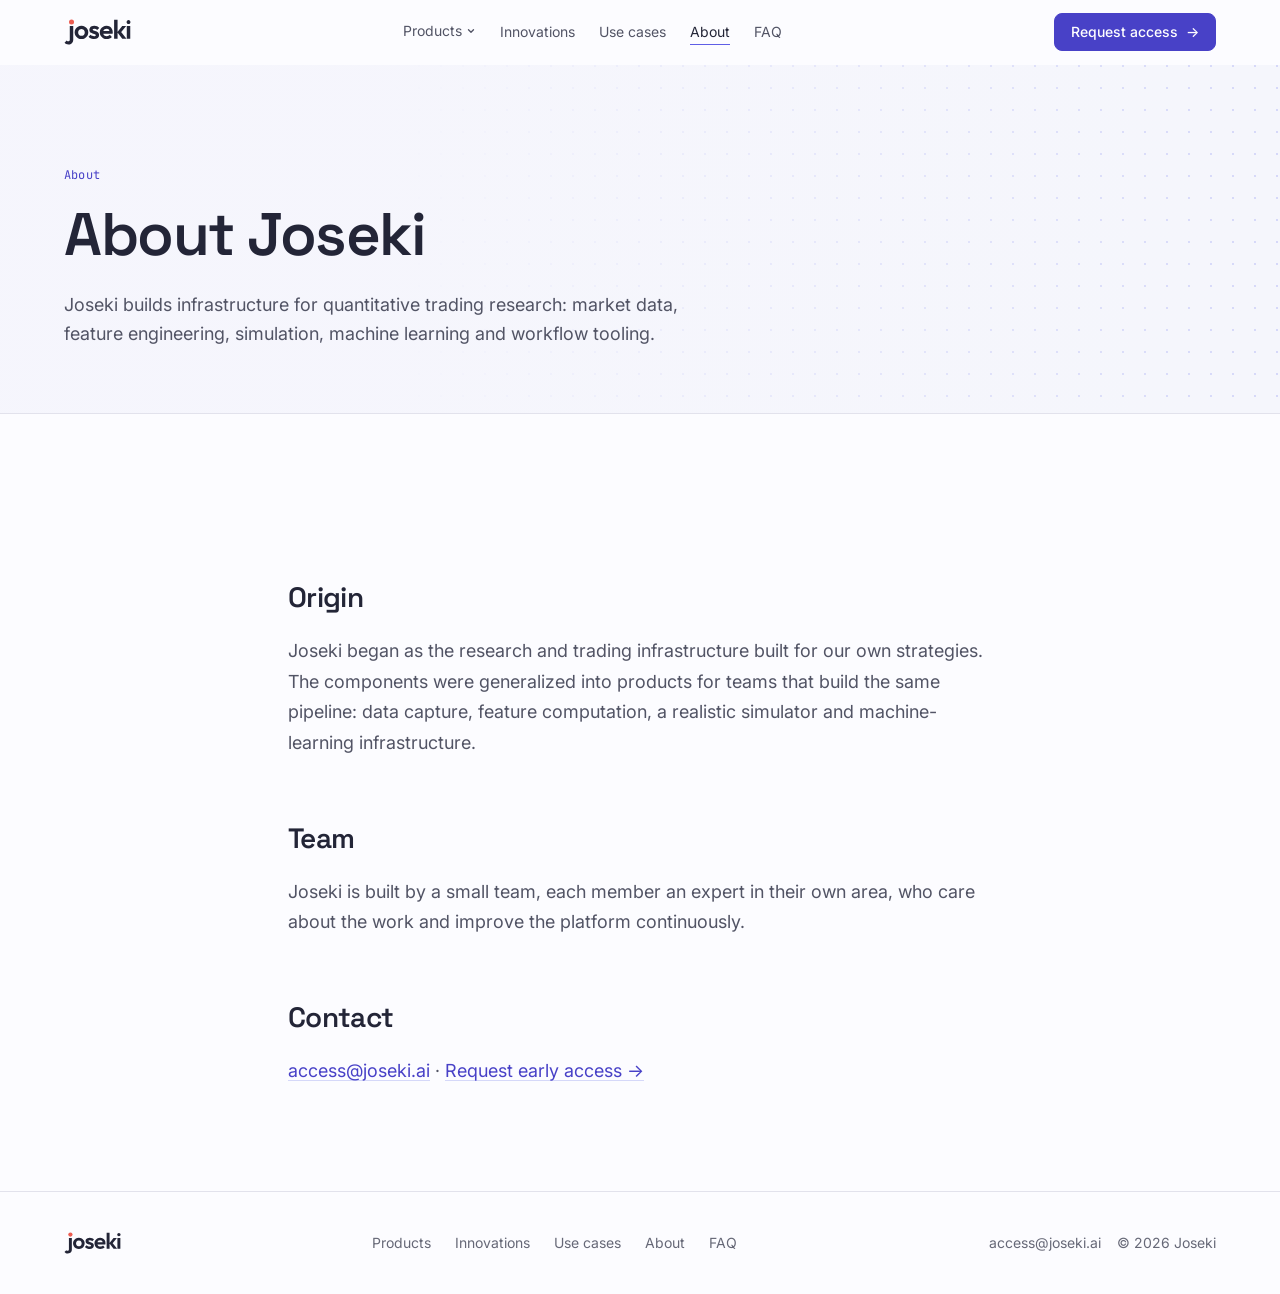
==== commit fdba66b5: "Contact address is access@joseki.ai; plain success and failure messages on the access form" ====
--- a/about/index.html
+++ b/about/index.html
@@ -10,7 +10,7 @@
   <link rel="preconnect" href="https://fonts.googleapis.com" />
   <link rel="preconnect" href="https://fonts.gstatic.com" crossorigin />
   <link rel="stylesheet" href="https://fonts.googleapis.com/css2?family=Space+Grotesk:wght@500;600;700&family=Inter:wght@400;500;600&family=JetBrains+Mono:wght@400;500&display=swap" />
-  <link rel="stylesheet" href="/css/styles.css" />
+  <link rel="stylesheet" href="/css/styles.css?v=44cb8eff" />
   <link rel="icon" href="/img/favicon-32.png?v=bb30afc0" sizes="32x32" type="image/png" />
   <link rel="icon" href="/img/favicon.svg?v=612ca15e" type="image/svg+xml" />
   <link rel="apple-touch-icon" href="/img/apple-touch-icon.png?v=7920d79d" />
@@ -80,7 +80,7 @@
         <p>Joseki is built by a small team, each member an expert in their own area, who care about the work and improve the platform continuously.</p>
 
         <h2>Contact</h2>
-        <p><a href="mailto:hi@joseki.ai">hi@joseki.ai</a> · <a href="/access/">Request early access →</a></p>
+        <p><a href="mailto:access@joseki.ai">access@joseki.ai</a> · <a href="/access/">Request early access →</a></p>
       </article>
     </section>
   </main>
@@ -100,12 +100,12 @@
         </ul>
       </nav>
       <div class="foot__meta">
-        <a href="mailto:hi@joseki.ai">hi@joseki.ai</a>
+        <a href="mailto:access@joseki.ai">access@joseki.ai</a>
         <span>© 2026 Joseki</span>
       </div>
     </div>
   </footer>
 
-  <script src="/js/app.js" defer></script>
+  <script src="/js/app.js?v=12b68f65" defer></script>
 </body>
 </html>
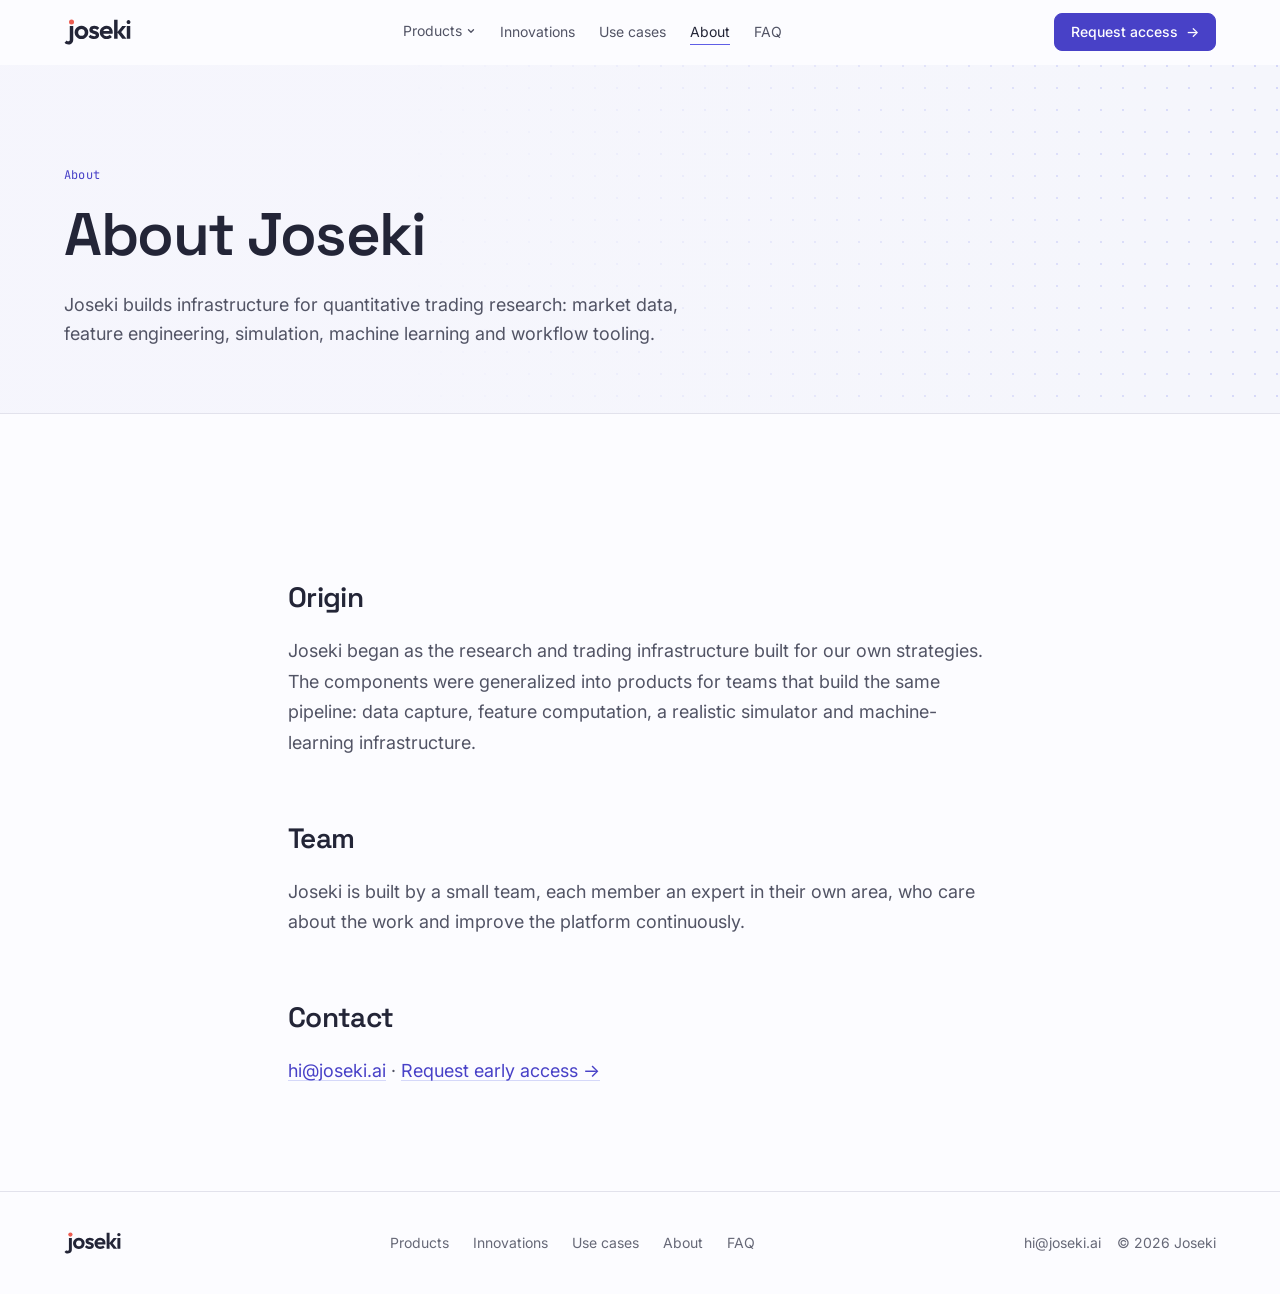
==== commit 291fdd3d: "Contact address stays hi@joseki.ai" ====
--- a/about/index.html
+++ b/about/index.html
@@ -80,7 +80,7 @@
         <p>Joseki is built by a small team, each member an expert in their own area, who care about the work and improve the platform continuously.</p>
 
         <h2>Contact</h2>
-        <p><a href="mailto:access@joseki.ai">access@joseki.ai</a> · <a href="/access/">Request early access →</a></p>
+        <p><a href="mailto:hi@joseki.ai">hi@joseki.ai</a> · <a href="/access/">Request early access →</a></p>
       </article>
     </section>
   </main>
@@ -100,7 +100,7 @@
         </ul>
       </nav>
       <div class="foot__meta">
-        <a href="mailto:access@joseki.ai">access@joseki.ai</a>
+        <a href="mailto:hi@joseki.ai">hi@joseki.ai</a>
         <span>© 2026 Joseki</span>
       </div>
     </div>
